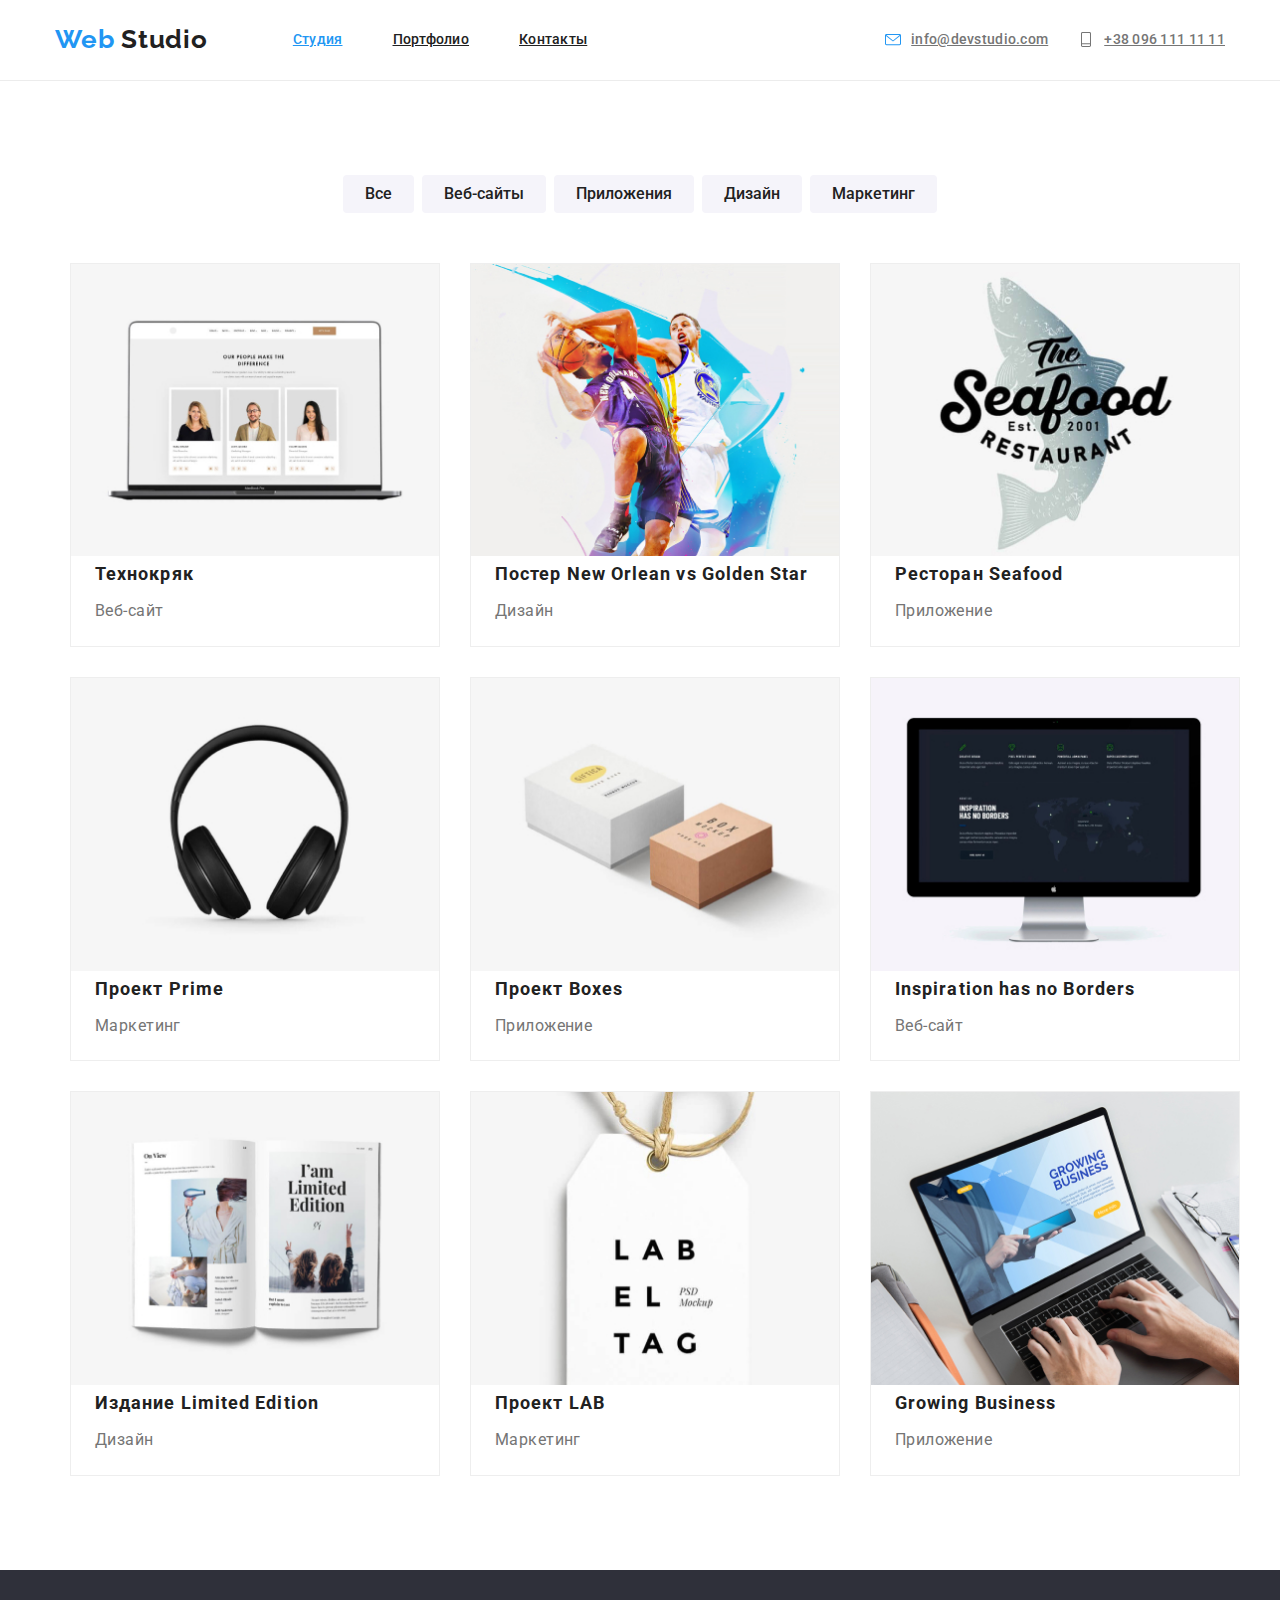
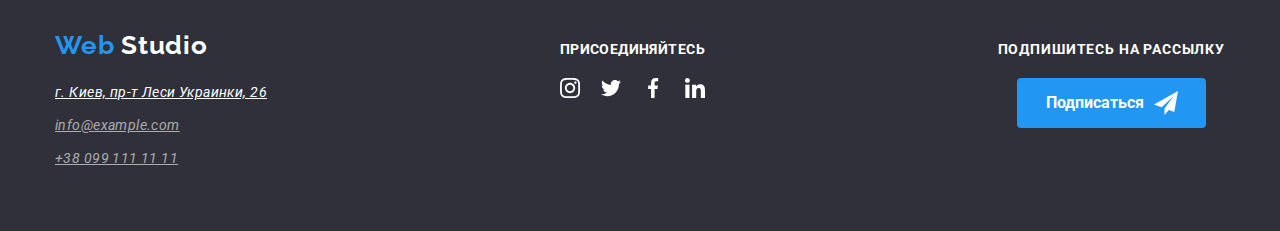
==== portfolio.html @ 95369c6c "оформляет иконки в header через before" ====
<!DOCTYPE html>
<html lang="ru">
  <head>
    <meta charset="UTF-8" />
    <meta name="viewport" content="width=device-width, initial-scale=1.0" />
    <title>Portfolio</title>
    <link
      href="https://fonts.googleapis.com/css2?family=Raleway:wght@700&family=Roboto:wght@400;500;900&display=swap"
      rel="stylesheet"
    />
    <link
      rel="stylesheet"
      href="https://cdnjs.cloudflare.com/ajax/libs/modern-normalize/0.7.0/modern-normalize.min.css"
    />
    <link rel="stylesheet" href="./css/style.css" />
  </head>

  <body>
    <!--Header-->
    <header class="page-header">
      <div class="container main-nav">
        <nav class="nav">
          <a class="logo" href="./index.html">
            Web <span class="logo__studio">Studio</span>
          </a>
          <ul class="site-nav list">
            <li class="site-nav__item">
              <a
                class="site-nav__link site-nav__link--current"
                href="./index.html"
                >Студия</a
              >
            </li>
            <li class="site-nav__item">
              <a class="site-nav__link" href="./portfolio.html">Портфолио</a>
            </li>
            <li class="site-nav__item">
              <a class="site-nav__link" href="">Контакты</a>
            </li>
          </ul>
        </nav>
        <ul class="auth-nav list">
          <li class="auth-nav__item">
            <a
              class="auth-nav__link auth-nav__link--mail"
              href="mailto:info@devstudio.com"
            >
              info@devstudio.com
            </a>
          </li>
          <li class="auth-nav__item">
            <a
              class="auth-nav__link auth-nav__link--phone"
              href="tel:+380961111111"
            >
              +38 096 111 11 11
            </a>
          </li>
        </ul>
      </div>
    </header>
    <main class="page-main">
      <section class="container">
        <h1 class="visually-hidden">Портфолио</h1>
        <!--Filter-->
        <ul class="list filter">
          <li class="filter__item">
            <button class="filter__button" type="button">Все</button>
          </li>
          <li class="filter__item">
            <button class="filter__button" type="button">Веб-сайты</button>
          </li>
          <li class="filter__item">
            <button class="filter__button" type="button">Приложения</button>
          </li>
          <li class="filter__item">
            <button class="filter__button" type="button">Дизайн</button>
          </li>
          <li class="filter__item">
            <button class="filter__button" type="button">Маркетинг</button>
          </li>
        </ul>

        <!--cards-->
        <ul class="list cards container">
          <li class="cards__item">
            <a class="cards__link" href="">
              <img
                class="cards--image"
                src="./img/site-tehnokryak.jpg"
                alt="Веб-сайт Технокряк"
                width="370"
                height="294"
              />
              <p class="cards__description">
                Технокряк это современная площадка распространения коронавируса.
                Компании используют эту платформу для цифрового шпионажа и атак
                на защищённые сервера конкурентов.
              </p>

              <h2 class="cards__title">Технокряк</h2>
              <p class="cards__category">Веб-сайт</p>
            </a>
          </li>
          <li class="cards__item">
            <a class="cards__link" href="">
              <img
                class="cards--image"
                src="./img/basketball.jpg"
                alt="Баскетбол"
                width="370"
                height="294"
              />
              <p class="cards__description">
                Технокряк это современная площадка распространения коронавируса.
                Компании используют эту платформу для цифрового шпионажа и атак
                на защищённые сервера конкурентов.
              </p>
              <h2 class="cards__title">Постер New Orlean vs Golden Star</h2>
              <p class="cards__category">Дизайн</p>
            </a>
          </li>
          <li class="cards__item">
            <a class="cards__link" href="">
              <img
                class="cards--image"
                src="./img/restaurant.jpg"
                alt="Логотип ресторана"
                width="370"
                height="294"
              />
              <p class="cards__description">
                Технокряк это современная площадка распространения коронавируса.
                Компании используют эту платформу для цифрового шпионажа и атак
                на защищённые сервера конкурентов.
              </p>
              <h2 class="cards__title">Ресторан Seafood</h2>
              <p class="cards__category">Приложение</p>
            </a>
          </li>
          <li class="cards__item">
            <a class="cards__link" href="">
              <img
                class="cards--image"
                src="./img/headphones.jpg"
                alt="Наушники"
                width="370"
                height="294"
              />
              <p class="cards__description">
                Технокряк это современная площадка распространения коронавируса.
                Компании используют эту платформу для цифрового шпионажа и атак
                на защищённые сервера конкурентов.
              </p>
              <h2 class="cards__title">Проект Prime</h2>
              <p class="cards__category">Маркетинг</p>
            </a>
          </li>
          <li class="cards__item">
            <a class="cards__link" href="">
              <img
                class="cards--image"
                src="./img/boxes.jpg"
                alt="Коробки"
                width="370"
                height="294"
              />
              <p class="cards__description">
                Технокряк это современная площадка распространения коронавируса.
                Компании используют эту платформу для цифрового шпионажа и атак
                на защищённые сервера конкурентов.
              </p>
              <h2 class="cards__title">Проект Boxes</h2>
              <p class="cards__category">Приложение</p>
            </a>
          </li>
          <li class="cards__item">
            <a class="cards__link" href="">
              <img
                class="cards--image"
                src="./img/website.jpg"
                alt="Веб-сайт"
                width="370"
                height="294"
              />
              <p class="cards__description">
                Технокряк это современная площадка распространения коронавируса.
                Компании используют эту платформу для цифрового шпионажа и атак
                на защищённые сервера конкурентов.
              </p>
              <h2 class="cards__title">Inspiration has no Borders</h2>
              <p class="cards__category">Веб-сайт</p>
            </a>
          </li>
          <li class="cards__item">
            <a class="cards__link" href="">
              <img
                class="cards--image"
                src="./img/book.jpg"
                alt="Издание"
                width="370"
                height="294"
              />
              <p class="cards__description">
                Технокряк это современная площадка распространения коронавируса.
                Компании используют эту платформу для цифрового шпионажа и атак
                на защищённые сервера конкурентов.
              </p>
              <h2 class="cards__title">Издание Limited Edition</h2>
              <p class="cards__category">Дизайн</p>
            </a>
          </li>
          <li class="cards__item">
            <a class="cards__link" href="">
              <img
                class="cards--image"
                src="./img/lab.jpg"
                alt="Проект LAB"
                width="370"
                height="294"
              />
              <p class="cards__description">
                Технокряк это современная площадка распространения коронавируса.
                Компании используют эту платформу для цифрового шпионажа и атак
                на защищённые сервера конкурентов.
              </p>
              <h2 class="cards__title">Проект LAB</h2>
              <p class="cards__category">Маркетинг</p>
            </a>
          </li>
          <li class="cards__item">
            <a class="cards__link" href="">
              <img
                class="cards--image"
                src="./img/notebook.jpg"
                alt="Ноутбук"
                width="370"
                height="294"
              />
              <p class="cards__description">
                Технокряк это современная площадка распространения коронавируса.
                Компании используют эту платформу для цифрового шпионажа и атак
                на защищённые сервера конкурентов.
              </p>
              <h2 class="cards__title">Growing Business</h2>
              <p class="cards__category">Приложение</p>
            </a>
          </li>
        </ul>
      </section>
    </main>
    <!--Footer-->
    <footer class="footer">
      <div class="container footer__container">
        <div>
          <a class="logo footer__logo" href="./index.html">
            Web <span class="footer__studio">Studio</span>
          </a>
          <address>
            <ul class="list contact">
              <li class="contact__item">
                <a class="contact__item--address" href=""
                  >г. Киев, пр-т Леси Украинки, 26</a
                >
              </li>
              <li class="contact__item">
                <a class="contact__item--mail" href="mailto:info@example.com"
                  >info@example.com</a
                >
              </li>
              <li class="contact__item">
                <a class="contact__item--phone" href="tel:+380991111111"
                  >+38 099 111 11 11</a
                >
              </li>
            </ul>
          </address>
        </div>
        <div class="join">
          <p class="join__title">присоединяйтесь</p>
          <ul class="list join__social">
            <li>
              <a href="">
                <img src="./img/instagram-2.svg" alt="Инстаграм" />
              </a>
            </li>
            <li>
              <a href="">
                <img src="./img/twitter-1.svg" alt="Твитер" />
              </a>
            </li>
            <li>
              <a href="">
                <img src="./img/facebook-1.svg" alt="Фейсбук" />
              </a>
            </li>
            <li>
              <a href="">
                <img src="./img/linkedin-1.svg" alt="linkedin" />
              </a>
            </li>
          </ul>
        </div>
        <div class="subscribe">
          <p class="subscribe__title">
            Подпишитесь на рассылку
          </p>
          <button class="subscribe__button">
            <p class="subscribe__label">Подписаться</p>
            <img src="./img/icon-send.svg" alt="Иконка подписаться" />
          </button>
        </div>
      </div>
    </footer>
  </body>
</html>
---- css/style.css ----
:root {
  --primery-text-color: #757575;
  --title-text-color: #212121;
  --accent-text-color: #2196f3;
  --white-color: #ffffff;
  --bg-text-color: rgba(47, 48, 58, 0.8);
  --bg-footer-color: #2f303a;
  --bg-team-color: #f5f4fa;
  --address-text-color: rgba(255, 255, 255, 0.6);
  --cards-bg-color: rgba(33, 150, 243, 0.9);
  --filter-bg-color: #f5f4fa;
}

body {
  background-color: var(--white-color);
  color: var(--primery-text-color);

  font-family: Roboto;
  font-size: 14px;
  line-height: 1.14;
  letter-spacing: 0.03em;
}

img {
  display: block;
  max-width: 100%;
  height: auto;
}

.list {
  list-style: none;
  margin-top: 0;
  margin-bottom: 0;
  padding: 0;
}

.container {
  width: 1200px;
  padding-left: 15px;
  padding-right: 15px;
  margin-left: auto;
  margin-right: auto;
}

.visually-hidden {
  position: absolute;
  width: 1px;
  height: 1px;
  margin: -1px;
  border: 0;
  padding: 0;
  white-space: nowrap;
  clip-path: inset(100%);
  clip: rect(0 0 0 0);
  overflow: hidden;
}

.main-nav {
  display: flex;
  align-items: center;
}

.nav {
  display: flex;
  align-items: center;
}

/* Header */

.page-header {
  border-bottom: 1px solid #ececec;
}

/* Site nav */

.logo {
  margin-right: 85px;

  color: var(--accent-text-color);
  font-family: Raleway;
  font-weight: 700;
  font-size: 26px;
  line-height: 1.2;
  letter-spacing: 0.03em;
  text-decoration: none;
}

.logo__studio {
  color: var(--title-text-color);
}

.site-nav {
  display: flex;
}

.site-nav__item:not(:last-child) {
  margin-right: 50px;
}

.site-nav__link {
  display: block;
  padding-top: 32px;
  padding-bottom: 32px;

  color: var(--title-text-color);
  font-weight: 500;
  letter-spacing: 0.02em;
}

.site-nav__link:hover,
.site-nav__link:focus {
  color: var(--accent-text-color);
}

.site-nav__link--current {
  color: var(--accent-text-color);
}

/* Sing in */

.auth-nav {
  display: flex;
  margin-left: auto;
}

.auth-nav__item:not(:last-child) {
  margin-right: 30px;
}

.auth-nav__link::before {
  content: '';
  margin-right: 10px;
  width: 16px;
  height: 16px;
  background-repeat: no-repeat;
  background-position: center;
}

.auth-nav__link--mail::before {
  background-image: url('../img/mail.svg');
}

.auth-nav__link--phone::before {
  background-image: url('../img/phone.svg');
}

.auth-nav_icon {
  margin-right: 10px;
}

.auth-nav__link {
  display: flex;
  color: var(--primery-text-color);

  font-weight: 500;
  letter-spacing: 0.02em;
}

.auth-nav__link:hover,
.auth-nav__link:focus {
  color: var(--accent-text-color);
}

/* Hero */

.hero-section {
  background-color: var(--bg-text-color);
}

.hero {
  text-align: center;
  padding-top: 200px;
  padding-bottom: 200px;
}

.hero__title {
  margin-top: 0;
  margin-bottom: 30px;
  color: var(--white-color);
  max-width: 696px;
  margin-left: auto;
  margin-right: auto;

  font-weight: 900;
  font-size: 44px;
  line-height: 1.36;
  letter-spacing: 0.06em;
  text-transform: uppercase;
}

.hero__button {
  display: inline-block;
  padding: 10px 32px;
  font-weight: 700;
  font-size: 16px;
  line-height: 1.87;
  letter-spacing: 0.06em;
  text-decoration: none;
  align-items: center;
  min-width: 200px;
  border-radius: 4px;
  border-width: 0;
  text-align: center;
  color: var(--white-color);
  background-color: var(--accent-text-color);

  font-family: Roboto;
}

/* Work */

.work-section {
  padding-top: 94px;
  padding-bottom: 94px;
}

.work__item {
  width: calc((100% - 90px) / 4);
}

.work {
  display: flex;
}

.work__img {
  display: flex;
  margin-bottom: 30px;
  justify-content: center;
  align-items: center;
  height: 120px;
  border-radius: 4px;

  background-color: var(--filter-bg-color);
}

.work__item:not(:last-child) {
  margin-right: 30px;
}

.work__text {
  margin-top: 0;
  margin-bottom: 0;
  line-height: 1.71;
}

.work__title {
  margin-top: 0;
  margin-bottom: 10px;
  color: var(--title-text-color);

  font-weight: 700;
  text-transform: uppercase;
}

.title.main {
  margin-top: 0;
  margin-bottom: 50px;
  text-align: center;
}

/* employment */

.employment-section {
  padding-top: 94px;
  margin-bottom: 94px;
}

.employment__title {
  margin-top: 0px;
  margin-bottom: 50px;
  color: var(--title-text-color);

  font-weight: 700;
  font-size: 36px;
  line-height: 1.17;
  text-align: center;
}

.employment {
  display: flex;
}

.employment__item {
  width: calc((100% - 60px) / 3);
}

.employment__text {
  padding-top: 27px;
  padding-bottom: 27px;
  margin-top: 0;
  margin-bottom: 0;
  text-align: center;

  color: var(--white-color);
  background-color: var(--bg-text-color);

  font-weight: 700;
  text-transform: uppercase;
}

.employment__item:not(:last-child) {
  margin-right: 30px;
}

/* Team */

.team-section {
  padding-top: 94px;
  padding-bottom: 94px;

  background-color: var(--bg-team-color);
}

.team__title {
  margin-top: 0;
  margin-bottom: 50px;
  color: var(--title-text-color);

  font-weight: 700;
  font-size: 36px;
  line-height: 1.17;
  text-align: center;
}

.team {
  display: flex;
}

.team__item {
  padding-bottom: 24px;
  width: calc((100% - 90px) / 4);
  background-color: white;
  box-shadow: 0px 1px 3px rgba(0, 0, 0, 0.12), 0px 1px 1px rgba(0, 0, 0, 0.14),
    0px 2px 1px rgba(0, 0, 0, 0.2);
  border-radius: 0px 0px 4px 4px;
}

.team__item:not(:last-child) {
  margin-right: 30px;
}

.team__name {
  margin-top: 30px;
  margin-bottom: 10px;
  font-weight: 500;
  font-size: 16px;
  line-height: 1.19;
  text-align: center;
}

.team__social {
  margin-left: 32px;
  margin-right: 32px;
  display: flex;
  justify-content: space-between;
}

.team__text {
  margin-top: 0;
  margin-bottom: 16px;
  font-size: 16px;
  line-height: 1.19;
  text-align: center;
}

/* Clients */

.clients-section {
  padding-bottom: 94px;
  padding-top: 94px;
}

.clients {
  display: flex;
}

.clients__item:not(:last-child) {
  margin-right: 30px;
}

.clients__item {
  display: flex;
  justify-content: center;
  align-items: center;
  border: 1px solid #afb1b8;
  border-radius: 4px;
  width: calc((100% - 50px) / 6);
  min-height: 90px;
}

.clients__title {
  margin-top: 0px;
  margin-bottom: 50px;
  color: var(--title-text-color);

  font-weight: 700;
  font-size: 36px;
  line-height: 1.17;
  text-align: center;
}

.clients__item:hover {
  color: var(--accent-text-color);
  border-color: var(--accent-text-color);
}

/* .clients__item:last-child {
  margin-right: 0;
} */

/* Footer */
.footer {
  padding-top: 60px;
  padding-bottom: 60px;
  background-color: var(--bg-footer-color);
}

.footer__container {
  display: flex;
  align-items: baseline;
  justify-content: space-between;
}

/* Footer Logo */

.footer__logo {
  display: block;
  margin-bottom: 20px;
  margin-right: 0;
}

.footer__studio {
  color: var(--white-color);
}

/* Contact */

.contact__item {
  line-height: 1.71;
}

.contact__item--mail,
.contact__item--phone {
  color: var(--address-text-color);
}

.contact__item--address {
  color: var(--white-color);
}

.contact__item:not(:last-child) {
  margin-bottom: 9px;
}

/* Join */

.join__title {
  margin-bottom: 20px;
  margin-top: 0;

  color: var(--white-color);

  font-weight: 700;
  text-transform: uppercase;
}

.join__social {
  display: flex;
  justify-content: space-between;
}

/* Subscribe */

.subscribe {
  color: var(--white-color);
  font-weight: 700;
  text-align: center;
  letter-spacing: 0.06em;
  text-transform: uppercase;
}

.subscribe__title {
  margin-top: 0;
  margin-bottom: 20px;
}

.subscribe__button {
  display: inline-flex;
  padding-top: 10px;
  padding-bottom: 10px;
  padding-left: 29px;
  padding-right: 28px;
  border-radius: 4px;
  border-width: 0;
  align-items: center;
  font-weight: 700;
  font-size: 16px;
  line-height: 1.87;
  color: var(--white-color);
  background-color: var(--accent-text-color);
}

.subscribe__label {
  margin-top: 0;
  margin-bottom: 0;
  margin-right: 10px;
}

/* Portfolio */

/* Main */

.page-main {
  padding-top: 94px;
  margin-bottom: 94px;
}

/* Filter */

.filter {
  display: flex;
  justify-content: center;
  margin-bottom: 50px;
}

.filter__item:not(:last-child) {
  margin-right: 8px;
}

.filter__button {
  padding-top: 6px;
  padding-bottom: 6px;
  padding-left: 22px;
  padding-right: 22px;
  color: var(--title-text-color);
  background-color: var(--filter-bg-color);
  border-width: 0;
  border-radius: 4px;
  font-weight: 500;
  font-size: 16px;
  line-height: 1.62;
  text-align: center;
}

.filter__button:hover,
.filter__button:focus {
  color: var(--white-color);
  background-color: var(--accent-text-color);
}

/* Cards */

.cards {
  display: flex;
  flex-wrap: wrap;
}

.cards__item {
  width: calc((100% - 60px) / 3);
  margin-right: 30px;
  margin-bottom: 30px;
  padding-bottom: 20px;
  border: 1px solid #eeeeee;
  box-sizing: border-box;
  text-decoration: none;
}

.cards__item:nth-child(3n) {
  margin-right: 0;
}

.cards__item:nth-last-child(-n + 3) {
  margin-bottom: 0;
}

.cards__image {
  margin-bottom: 20px;
}

.cards__link {
  text-decoration: none;
}

.cards__title {
  margin-top: 0;
  margin-bottom: 4px;
  margin-left: 24px;
  margin-right: 24px;
  color: var(--title-text-color);

  font-weight: 700;
  font-size: 18px;
  line-height: 2;
  letter-spacing: 0.06em;
}

.cards__description {
  display: none;
  margin-top: 0;
  margin-bottom: 0;
  margin-left: 24px;
  margin-right: 24px;
  color: var(--white-color);
  background-color: var(--cards-bg-color);

  font-size: 18px;
  line-height: 1.56;
}

.cards__category {
  margin-top: 0;
  margin-bottom: 0;
  margin-left: 24px;
  margin-right: 24px;
  color: var(--primery-text-color);
  font-size: 16px;
  line-height: 1.87;
}
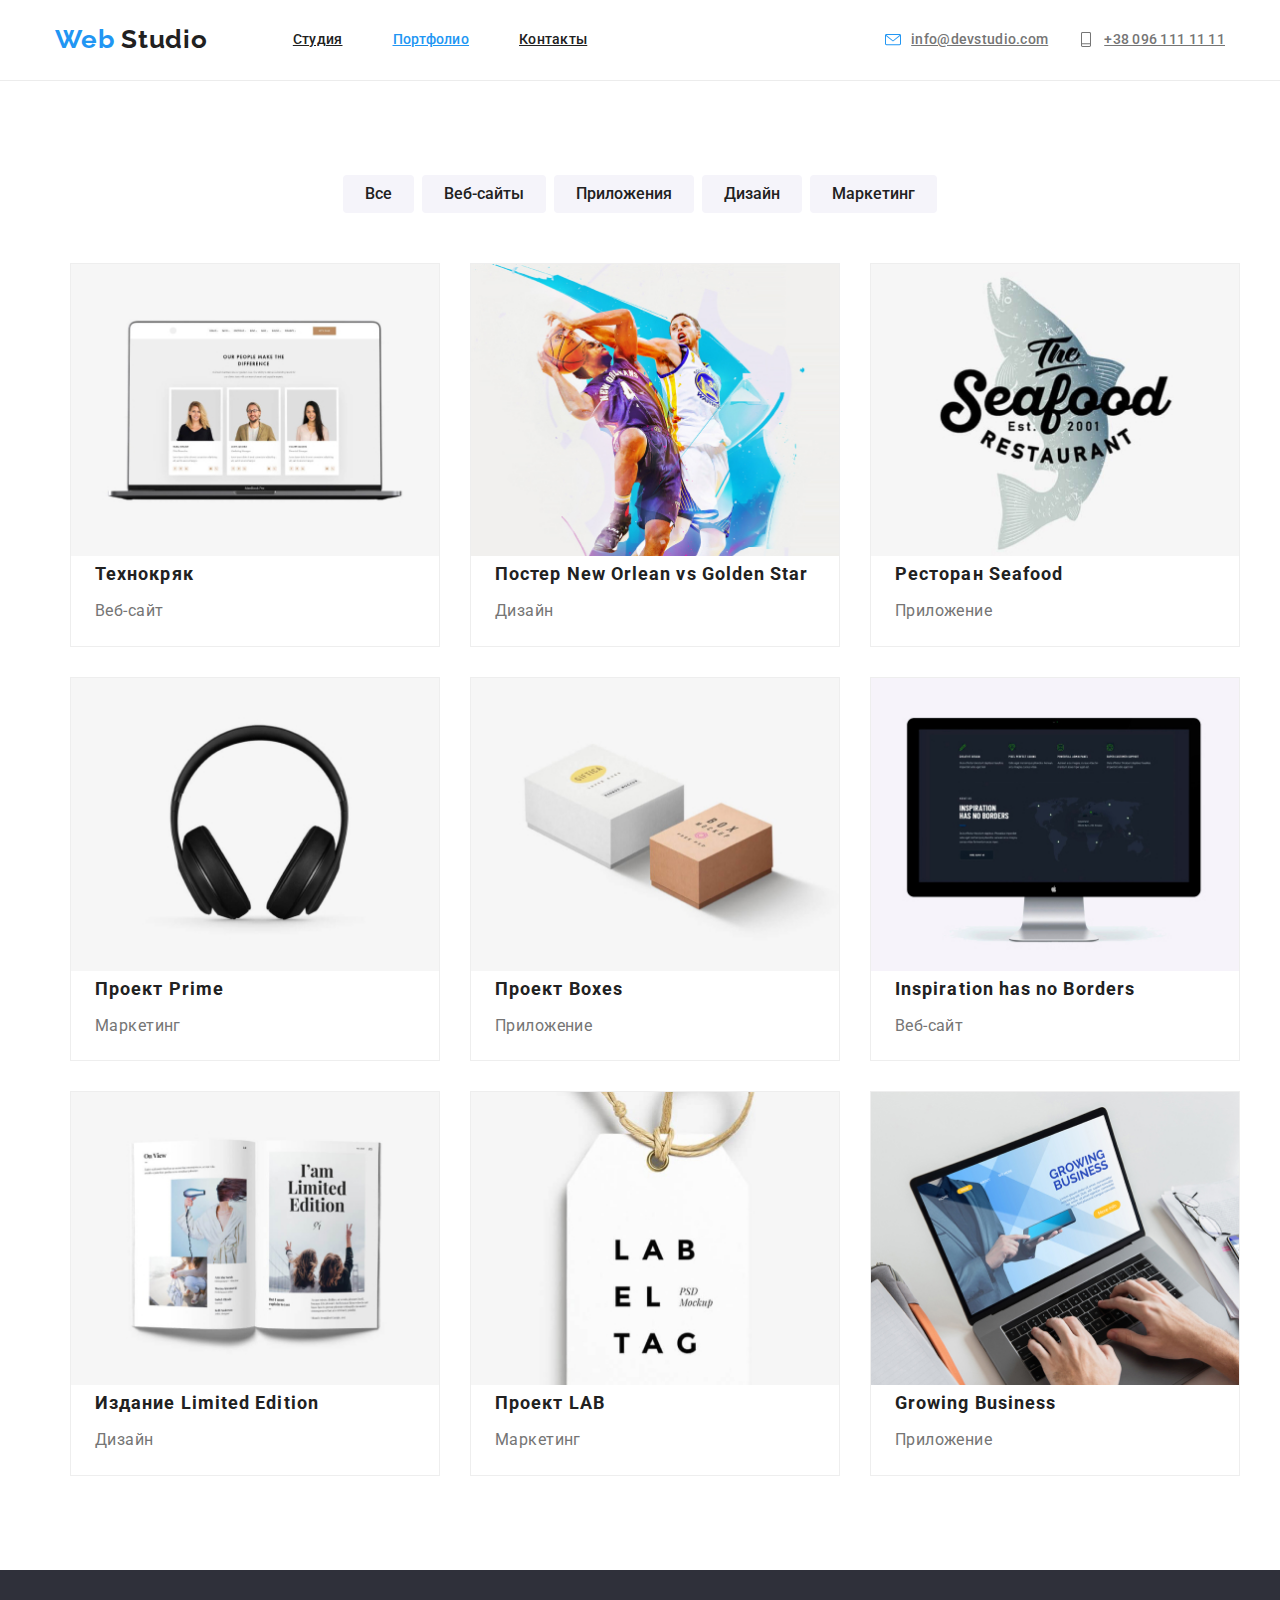
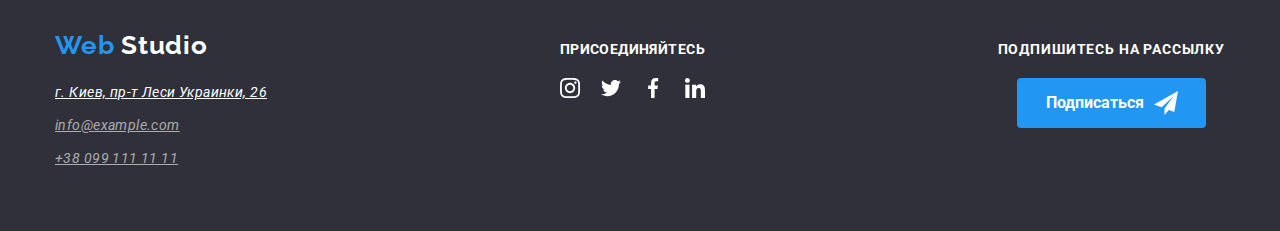
==== commit eb4252b1: "форомляет фон секции герой index" ====
--- a/portfolio.html
+++ b/portfolio.html
@@ -25,14 +25,14 @@
           </a>
           <ul class="site-nav list">
             <li class="site-nav__item">
+              <a class="site-nav__link" href="./index.html">Студия</a>
+            </li>
+            <li class="site-nav__item">
               <a
                 class="site-nav__link site-nav__link--current"
-                href="./index.html"
-                >Студия</a
+                href="./portfolio.html"
+                >Портфолио</a
               >
-            </li>
-            <li class="site-nav__item">
-              <a class="site-nav__link" href="./portfolio.html">Портфолио</a>
             </li>
             <li class="site-nav__item">
               <a class="site-nav__link" href="">Контакты</a>
--- a/css/style.css
+++ b/css/style.css
@@ -164,7 +164,10 @@
 /* Hero */
 
 .hero-section {
-  background-color: var(--bg-text-color);
+  max-width: 1600px;
+  height: 600px;
+  background-image: linear-gradient(var(--bg-text-color), var(--bg-text-color)),
+    url('../img/header-img.jpg');
 }
 
 .hero {
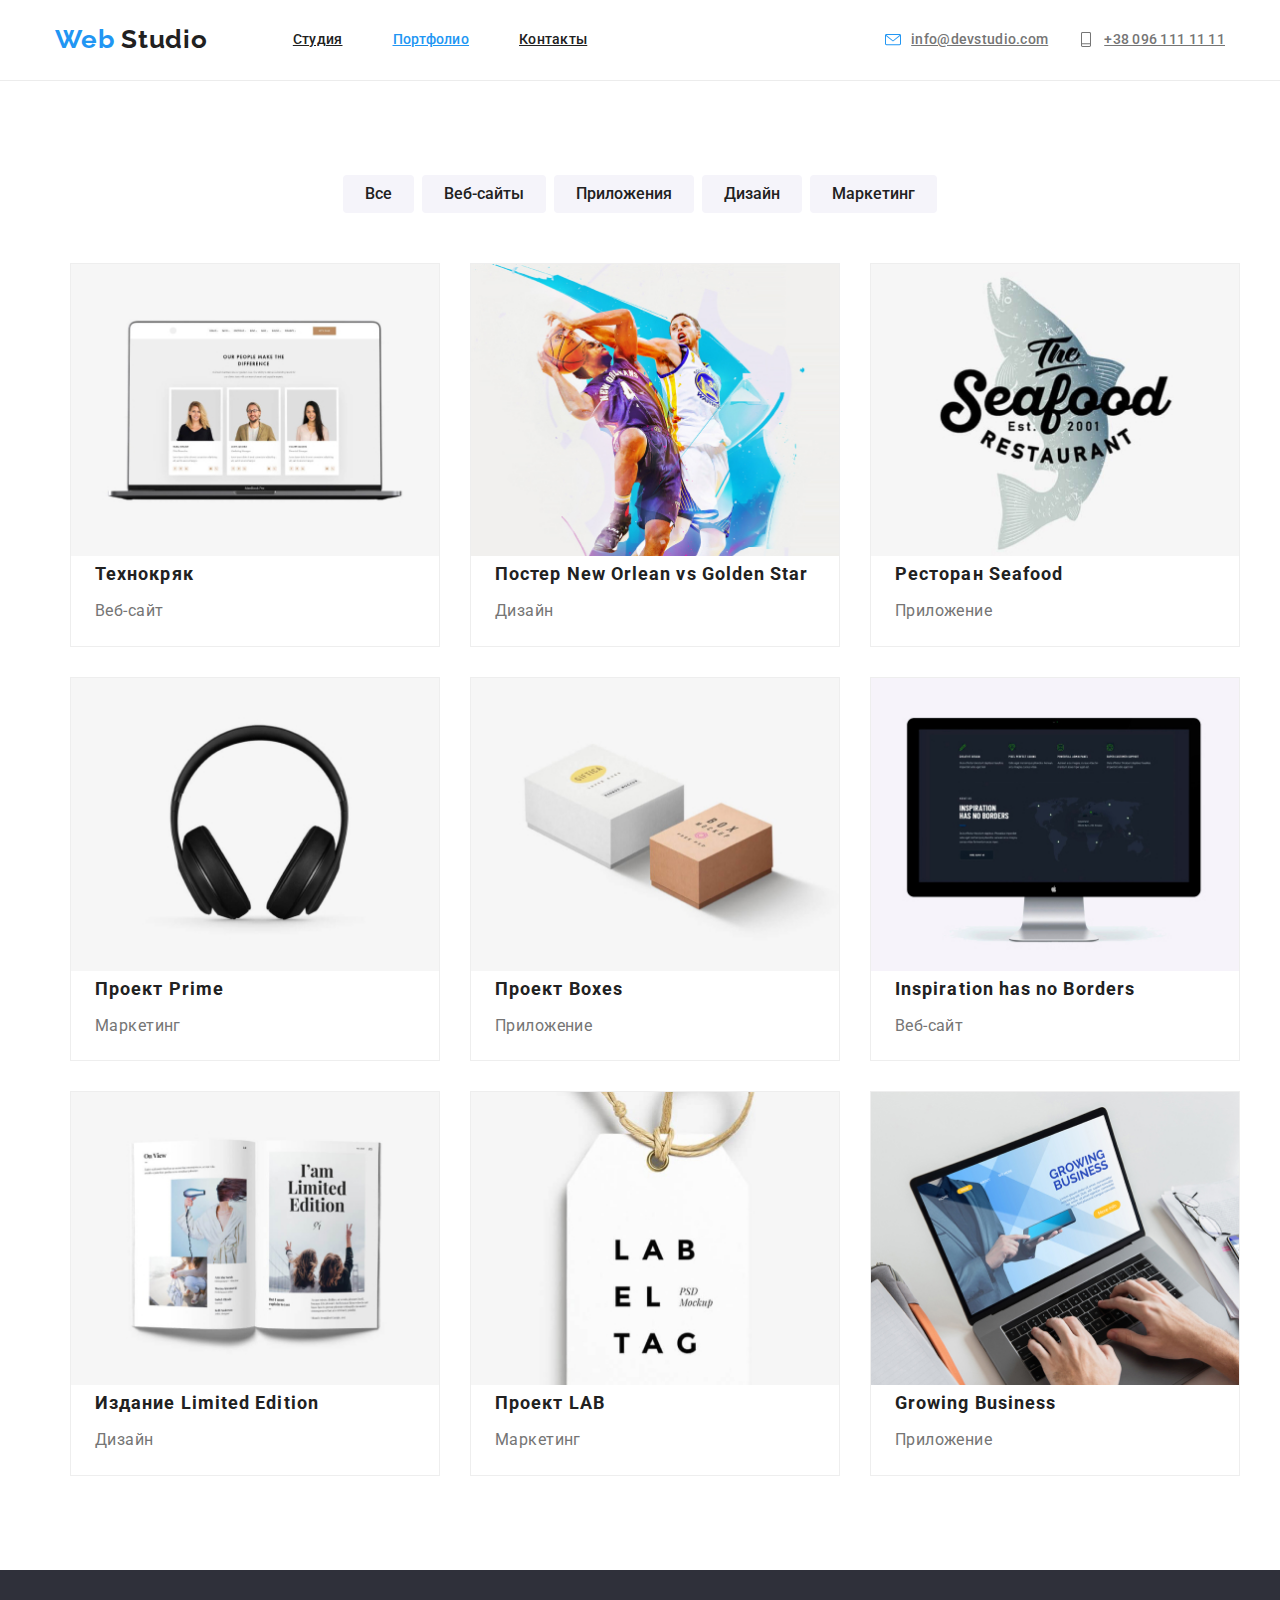
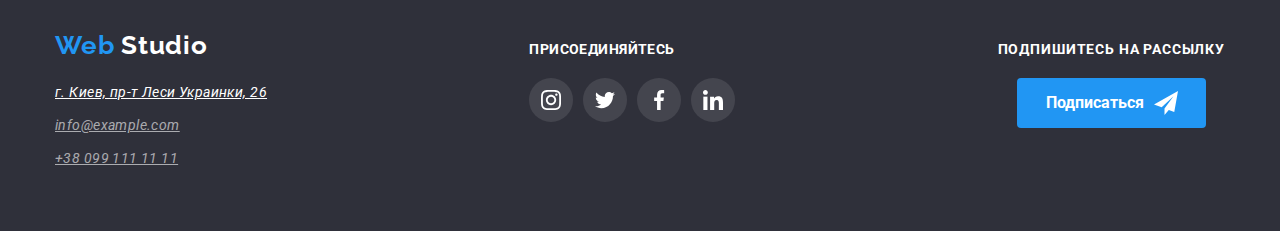
==== commit 30902f81: "оформляет соц. ссылки черз background в footer" ====
--- a/portfolio.html
+++ b/portfolio.html
@@ -279,25 +279,17 @@
         <div class="join">
           <p class="join__title">присоединяйтесь</p>
           <ul class="list join__social">
-            <li>
-              <a href="">
-                <img src="./img/instagram-2.svg" alt="Инстаграм" />
-              </a>
-            </li>
-            <li>
-              <a href="">
-                <img src="./img/twitter-1.svg" alt="Твитер" />
-              </a>
-            </li>
-            <li>
-              <a href="">
-                <img src="./img/facebook-1.svg" alt="Фейсбук" />
-              </a>
-            </li>
-            <li>
-              <a href="">
-                <img src="./img/linkedin-1.svg" alt="linkedin" />
-              </a>
+            <li class="join__item">
+              <a class="join__link join__social--instagram" href=""> </a>
+            </li>
+            <li class="join__item">
+              <a class="join__link join__social--twitter" href=""> </a>
+            </li>
+            <li class="join__item">
+              <a class="join__link join__social--facebook" href=""> </a>
+            </li>
+            <li class="join__item">
+              <a class="join__link join__social--linkedin" href=""> </a>
             </li>
           </ul>
         </div>
--- a/css/style.css
+++ b/css/style.css
@@ -7,6 +7,7 @@
   --bg-footer-color: #2f303a;
   --bg-team-color: #f5f4fa;
   --address-text-color: rgba(255, 255, 255, 0.6);
+  --background-social: rgba(255, 255, 255, 0.1);
   --cards-bg-color: rgba(33, 150, 243, 0.9);
   --filter-bg-color: #f5f4fa;
 }
@@ -221,6 +222,34 @@
   width: calc((100% - 90px) / 4);
 }
 
+.work__item::before {
+  content: '';
+  display: inline-block;
+  width: 270px;
+  height: 120px;
+  background-color: var(--bg-team-color);
+  background-repeat: no-repeat;
+  background-position: center;
+  border-radius: 4px;
+  margin-bottom: 30px;
+}
+
+.work__item--sputnik::before {
+  background-image: url('../img/sputnik.svg');
+}
+
+.work__item--time::before {
+  background-image: url('../img/time.svg');
+}
+
+.work__item--comp::before {
+  background-image: url('../img/comp.svg');
+}
+
+.work__item--astronavt::before {
+  background-image: url('../img/astronaut-1.svg');
+}
+
 .work {
   display: flex;
 }
@@ -351,11 +380,40 @@
   text-align: center;
 }
 
-.team__social {
+.team-social {
   margin-left: 32px;
   margin-right: 32px;
   display: flex;
   justify-content: space-between;
+}
+
+.team-social__link {
+  display: block;
+  width: 44px;
+  height: 44px;
+  border-radius: 50%;
+  background-repeat: no-repeat;
+  background-position: center;
+}
+
+.team-social__link:hover {
+  background-color: var(--accent-text-color);
+}
+
+.team-social__link--instagram {
+  background-image: url('../img/instagram.svg');
+}
+
+.team-social__link--twitter {
+  background-image: url('../img/twitter.svg');
+}
+
+.team-social__link--facebook {
+  background-image: url('../img/facebook.svg');
+}
+
+.team-social__link--linkedin {
+  background-image: url('../img/linkedin.svg');
 }
 
 .team__text {
@@ -470,6 +528,40 @@
 .join__social {
   display: flex;
   justify-content: space-between;
+}
+
+.join__item:not(:last-child) {
+  margin-right: 10px;
+}
+
+.join__link {
+  display: block;
+  width: 44px;
+  height: 44px;
+  border-radius: 50%;
+  background-color: var(--background-social);
+  background-repeat: no-repeat;
+  background-position: center;
+}
+
+.join__link:hover {
+  background-color: var(--accent-text-color);
+}
+
+.join__social--instagram {
+  background-image: url('../img/instagram-2.svg');
+}
+
+.join__social--twitter {
+  background-image: url('../img/twitter-1.svg');
+}
+
+.join__social--facebook {
+  background-image: url('../img/facebook-1.svg');
+}
+
+.join__social--linkedin {
+  background-image: url('../img/linkedin-1.svg');
 }
 
 /* Subscribe */
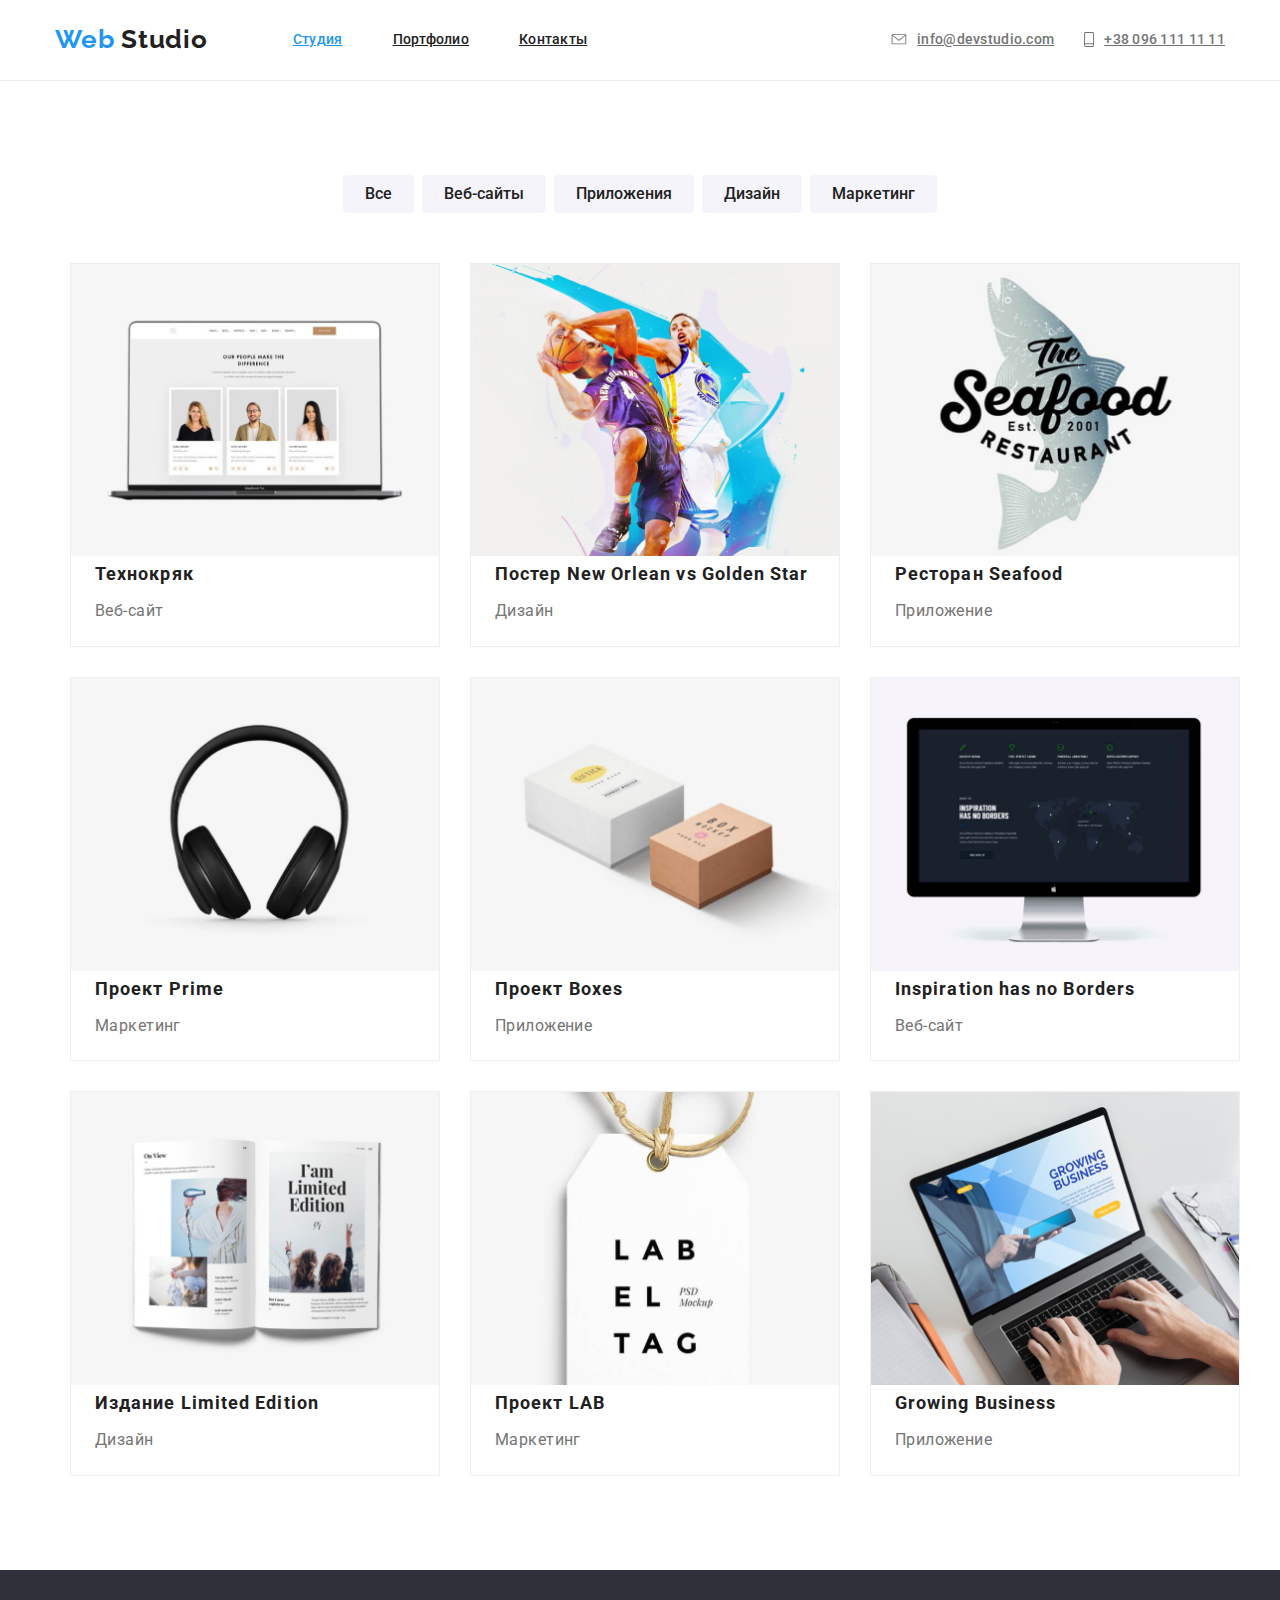
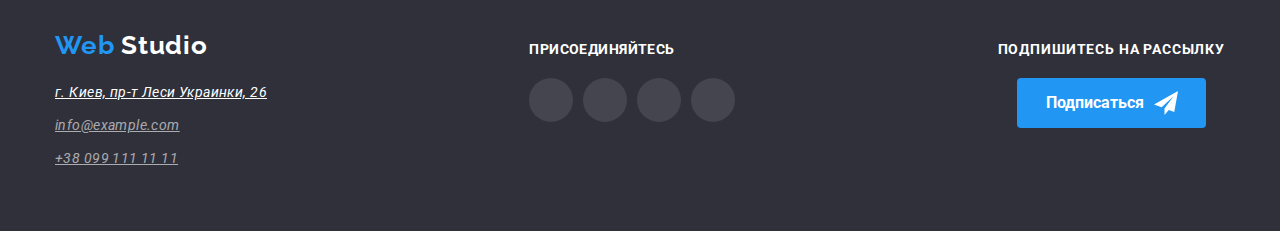
==== commit 3d8b765b: "оформляет иконки через inline svg в header" ====
--- a/portfolio.html
+++ b/portfolio.html
@@ -25,14 +25,14 @@
           </a>
           <ul class="site-nav list">
             <li class="site-nav__item">
-              <a class="site-nav__link" href="./index.html">Студия</a>
-            </li>
-            <li class="site-nav__item">
               <a
                 class="site-nav__link site-nav__link--current"
-                href="./portfolio.html"
-                >Портфолио</a
+                href="./index.html"
+                >Студия</a
               >
+            </li>
+            <li class="site-nav__item">
+              <a class="site-nav__link" href="./portfolio.html">Портфолио</a>
             </li>
             <li class="site-nav__item">
               <a class="site-nav__link" href="">Контакты</a>
@@ -42,17 +42,23 @@
         <ul class="auth-nav list">
           <li class="auth-nav__item">
             <a
-              class="auth-nav__link auth-nav__link--mail"
+              class="auth-nav__link"
               href="mailto:info@devstudio.com"
             >
+            <svg class="auth-nav__link--icon auth-nav__link--mail">
+              <use href="../img/symbol-defs.svg#icon-mail"></use>
+            </svg>
               info@devstudio.com
             </a>
           </li>
           <li class="auth-nav__item">
             <a
-              class="auth-nav__link auth-nav__link--phone"
+              class="auth-nav__link"
               href="tel:+380961111111"
             >
+            <svg class="auth-nav__link--icon auth-nav__link--phone">
+              <use href="../img/symbol-defs.svg#icon-phone"></use>
+            </svg>
               +38 096 111 11 11
             </a>
           </li>
--- a/css/style.css
+++ b/css/style.css
@@ -128,29 +128,24 @@
   margin-right: 30px;
 }
 
-.auth-nav__link::before {
-  content: '';
+.auth-nav__link--icon {
   margin-right: 10px;
+  --color1: var(--primery-text-color);
+}
+
+.auth-nav__link--mail {
   width: 16px;
-  height: 16px;
-  background-repeat: no-repeat;
-  background-position: center;
-}
-
-.auth-nav__link--mail::before {
-  background-image: url('../img/mail.svg');
-}
-
-.auth-nav__link--phone::before {
-  background-image: url('../img/phone.svg');
-}
-
-.auth-nav_icon {
-  margin-right: 10px;
+  height: 11px;
+}
+
+.auth-nav__link--phone {
+  width: 10px;
+  height: 15px;
 }
 
 .auth-nav__link {
   display: flex;
+  align-items: center;
   color: var(--primery-text-color);
 
   font-weight: 500;
@@ -160,6 +155,12 @@
 .auth-nav__link:hover,
 .auth-nav__link:focus {
   color: var(--accent-text-color);
+}
+
+.auth-nav__link:hover .auth-nav__link--icon,
+.auth-nav__link:focus .auth-nav__link--icon {
+  --color1: var(--accent-text-color);
+  --color5: var(--accent-text-color);
 }
 
 /* Hero */
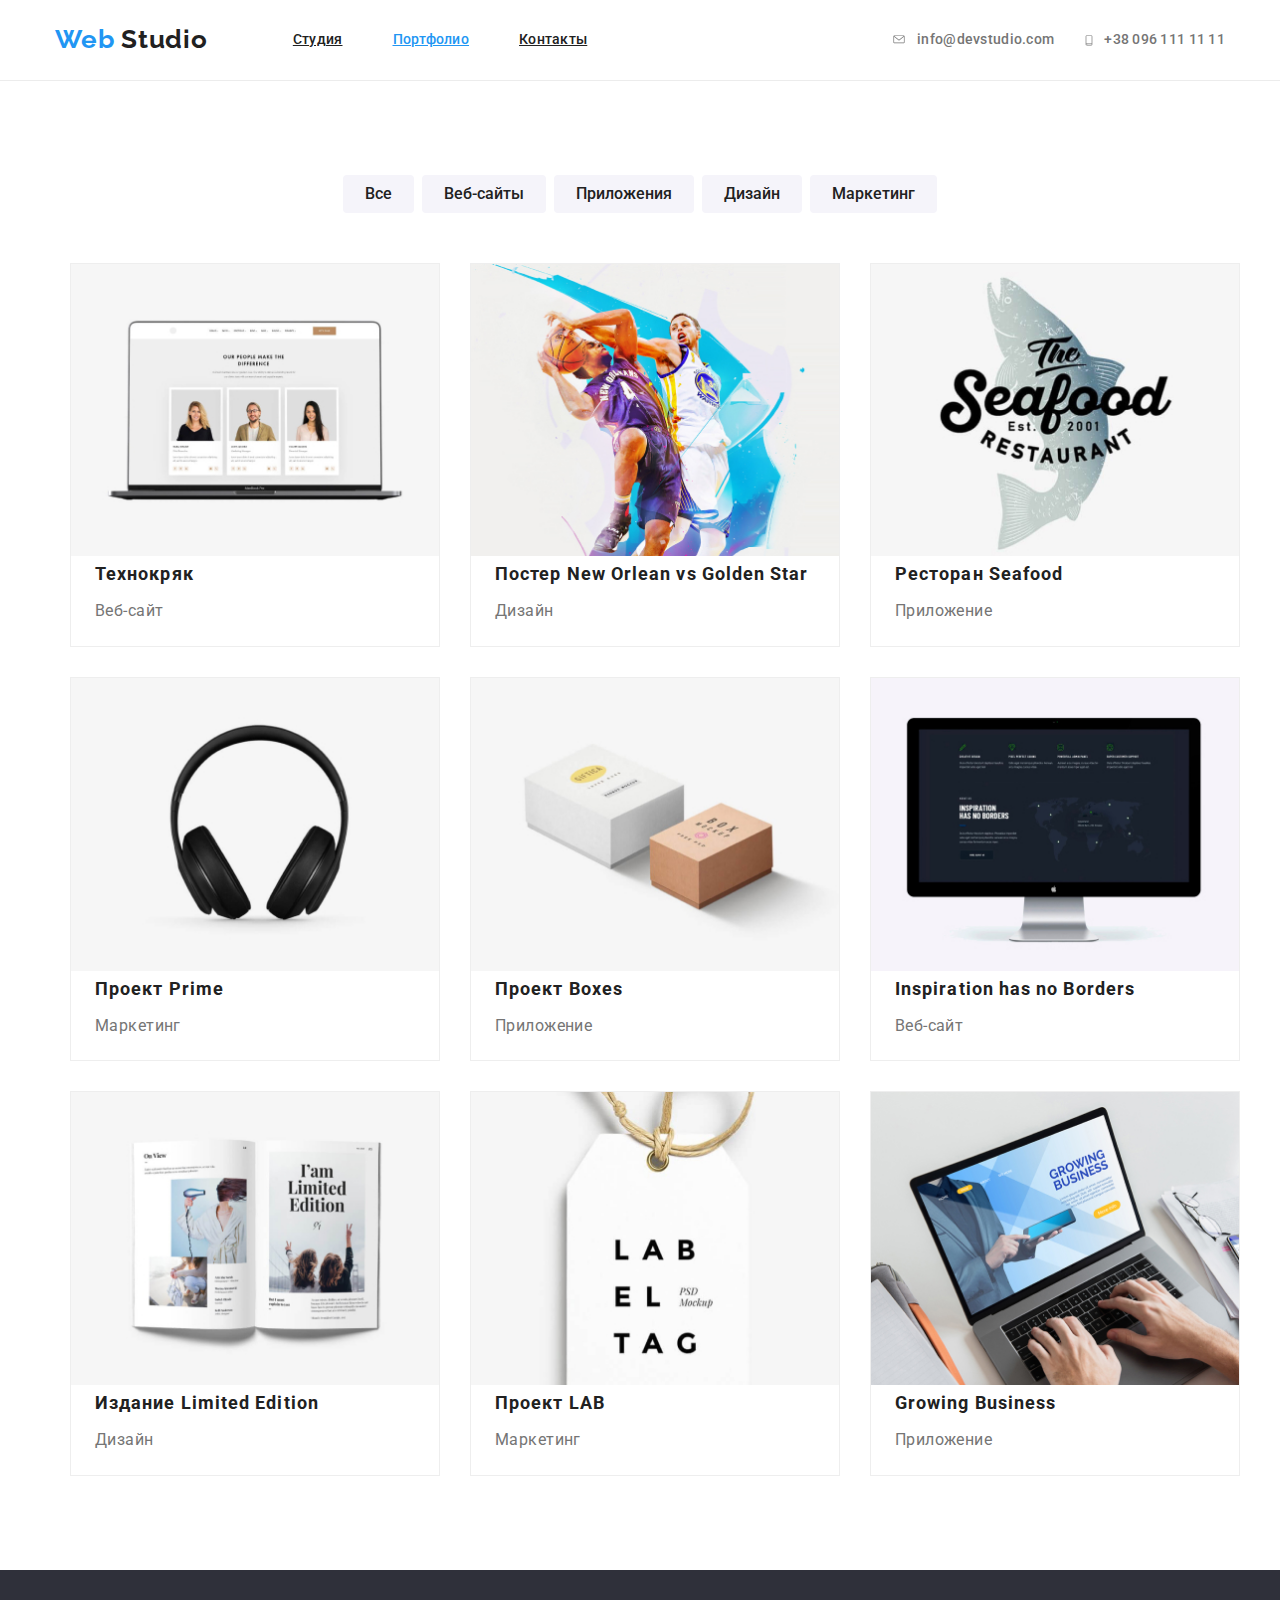
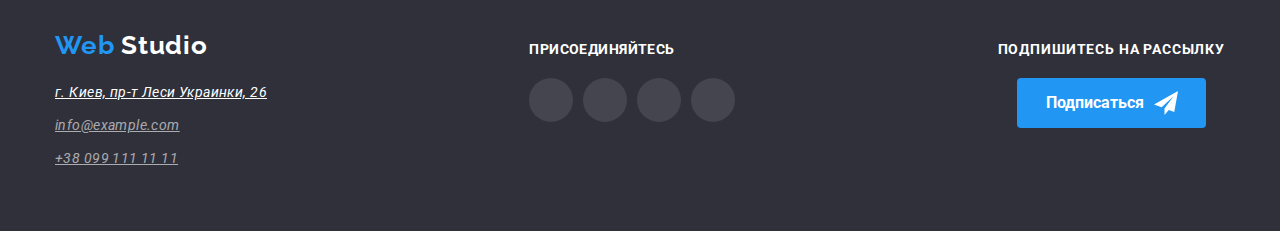
==== commit a4f873fd: "заменяет иконки на векторные в секции особенности работы" ====
--- a/portfolio.html
+++ b/portfolio.html
@@ -25,14 +25,14 @@
           </a>
           <ul class="site-nav list">
             <li class="site-nav__item">
+              <a class="site-nav__link" href="./index.html">Студия</a>
+            </li>
+            <li class="site-nav__item">
               <a
                 class="site-nav__link site-nav__link--current"
-                href="./index.html"
-                >Студия</a
+                href="./portfolio.html"
+                >Портфолио</a
               >
-            </li>
-            <li class="site-nav__item">
-              <a class="site-nav__link" href="./portfolio.html">Портфолио</a>
             </li>
             <li class="site-nav__item">
               <a class="site-nav__link" href="">Контакты</a>
@@ -41,24 +41,19 @@
         </nav>
         <ul class="auth-nav list">
           <li class="auth-nav__item">
-            <a
-              class="auth-nav__link"
-              href="mailto:info@devstudio.com"
-            >
-            <svg class="auth-nav__link--icon auth-nav__link--mail">
-              <use href="../img/symbol-defs.svg#icon-mail"></use>
-            </svg>
+            <a class="auth-nav__link" href="mailto:info@devstudio.com">
+              <svg class="auth-nav__link--icon auth-nav__link--mail">
+                <use href="../img/symbol-defs.svg#icon-mail"></use>
+              </svg>
+
               info@devstudio.com
             </a>
           </li>
           <li class="auth-nav__item">
-            <a
-              class="auth-nav__link"
-              href="tel:+380961111111"
-            >
-            <svg class="auth-nav__link--icon auth-nav__link--phone">
-              <use href="../img/symbol-defs.svg#icon-phone"></use>
-            </svg>
+            <a class="auth-nav__link" href="tel:+380961111111">
+              <svg class="auth-nav__link--icon auth-nav__link--phone">
+                <use href="../img/symbol-defs.svg#icon-phone"></use>
+              </svg>
               +38 096 111 11 11
             </a>
           </li>
--- a/css/style.css
+++ b/css/style.css
@@ -130,17 +130,17 @@
 
 .auth-nav__link--icon {
   margin-right: 10px;
-  --color1: var(--primery-text-color);
+  --color2: var(--primery-text-color);
 }
 
 .auth-nav__link--mail {
   width: 16px;
-  height: 11px;
+  height: 11.2px;
 }
 
 .auth-nav__link--phone {
   width: 10px;
-  height: 15px;
+  height: 14.94px;
 }
 
 .auth-nav__link {
@@ -150,6 +150,7 @@
 
   font-weight: 500;
   letter-spacing: 0.02em;
+  text-decoration: none;
 }
 
 .auth-nav__link:hover,
@@ -159,7 +160,7 @@
 
 .auth-nav__link:hover .auth-nav__link--icon,
 .auth-nav__link:focus .auth-nav__link--icon {
-  --color1: var(--accent-text-color);
+  --color2: var(--accent-text-color);
   --color5: var(--accent-text-color);
 }
 
@@ -219,51 +220,37 @@
   padding-bottom: 94px;
 }
 
+.work__item--icon {
+  display: flex;
+  align-items: center;
+  justify-content: center;
+  margin-bottom: 10px;
+  background-color: var(--bg-team-color);
+  height: 120px;
+}
+
+.work__item--sputnik {
+  height: 70px;
+}
+
+.work__item--time {
+  height: 70px;
+}
+
+.work__item--comp {
+  width: 70px;
+}
+
+.work__item--astronaut {
+  height: 70px;
+}
+
 .work__item {
   width: calc((100% - 90px) / 4);
 }
 
-.work__item::before {
-  content: '';
-  display: inline-block;
-  width: 270px;
-  height: 120px;
-  background-color: var(--bg-team-color);
-  background-repeat: no-repeat;
-  background-position: center;
-  border-radius: 4px;
-  margin-bottom: 30px;
-}
-
-.work__item--sputnik::before {
-  background-image: url('../img/sputnik.svg');
-}
-
-.work__item--time::before {
-  background-image: url('../img/time.svg');
-}
-
-.work__item--comp::before {
-  background-image: url('../img/comp.svg');
-}
-
-.work__item--astronavt::before {
-  background-image: url('../img/astronaut-1.svg');
-}
-
 .work {
   display: flex;
-}
-
-.work__img {
-  display: flex;
-  margin-bottom: 30px;
-  justify-content: center;
-  align-items: center;
-  height: 120px;
-  border-radius: 4px;
-
-  background-color: var(--filter-bg-color);
 }
 
 .work__item:not(:last-child) {
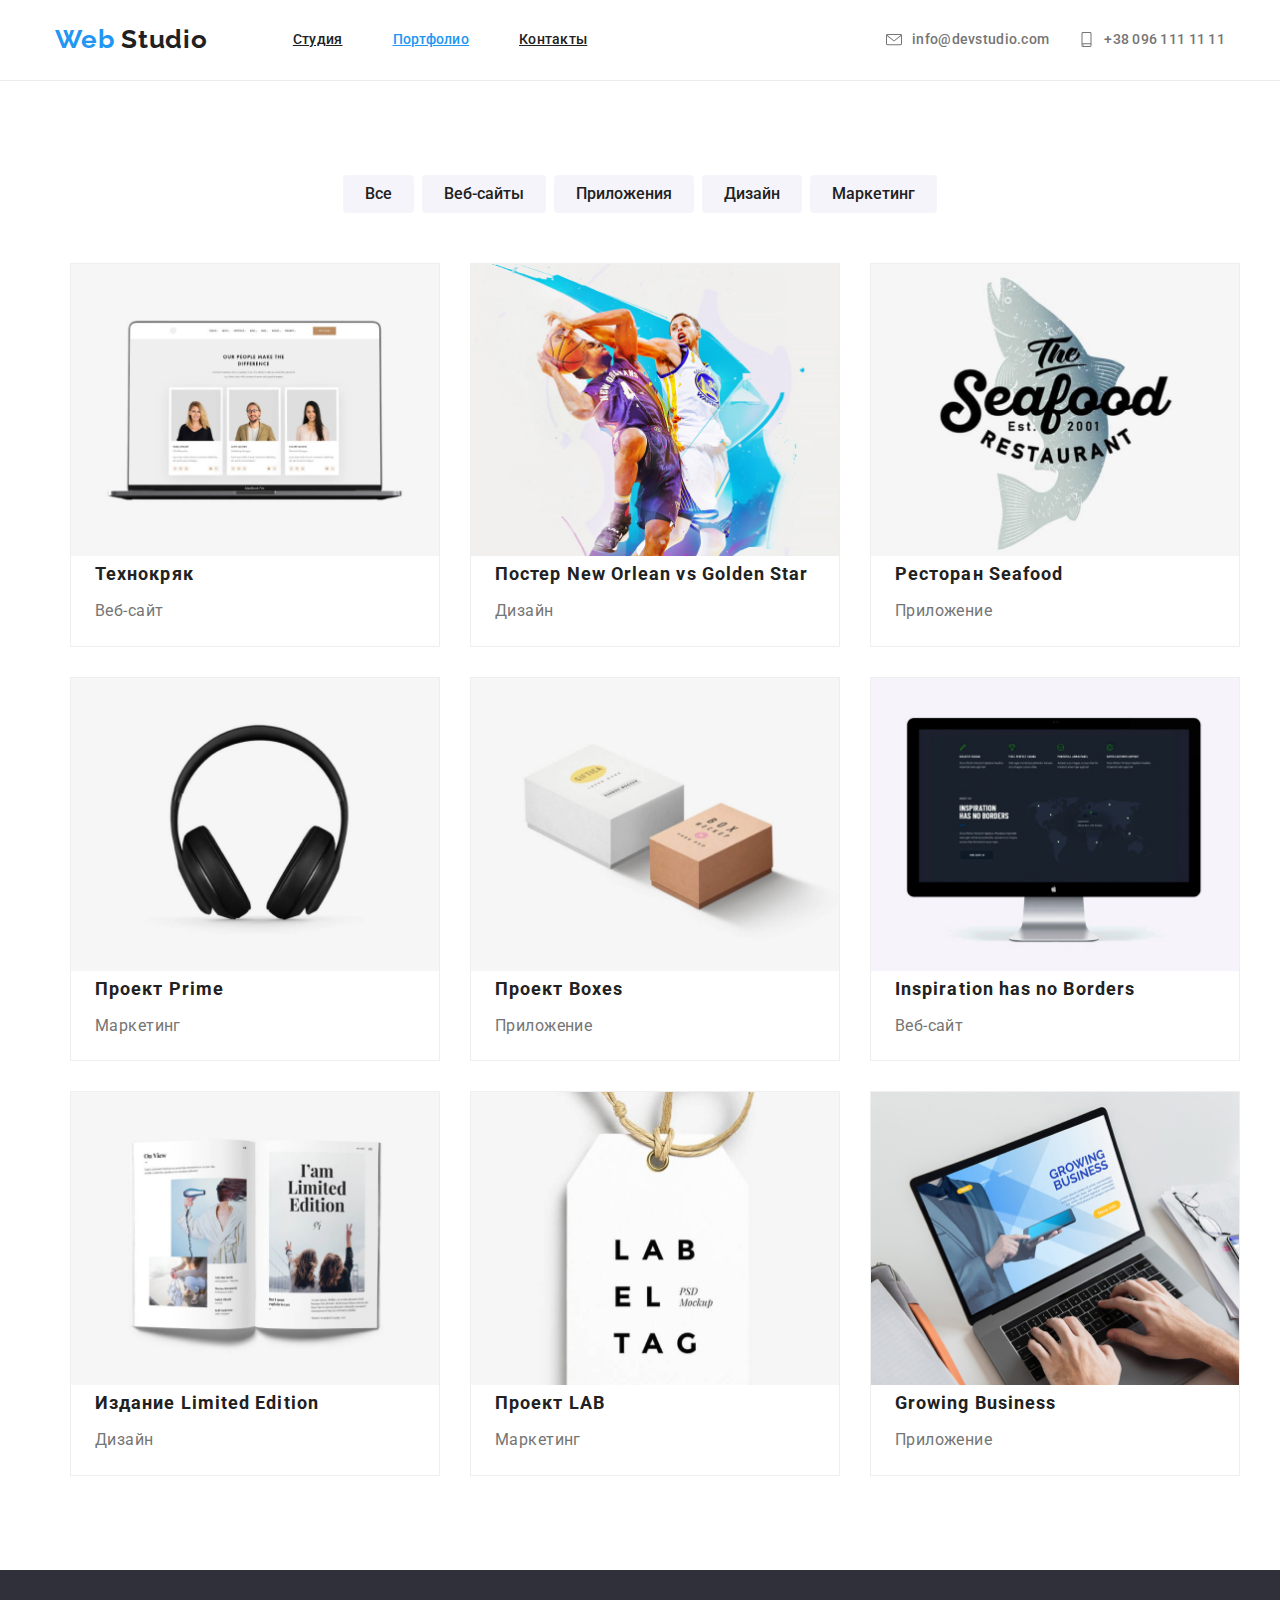
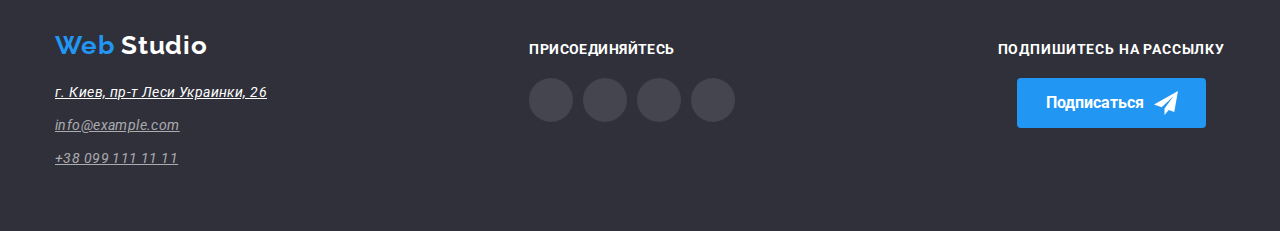
==== commit a289da73: "оформляет логотипы компаний клиентов через inline svg" ====
--- a/portfolio.html
+++ b/portfolio.html
@@ -42,7 +42,7 @@
         <ul class="auth-nav list">
           <li class="auth-nav__item">
             <a class="auth-nav__link" href="mailto:info@devstudio.com">
-              <svg class="auth-nav__link--icon auth-nav__link--mail">
+              <svg class="auth-nav__link--icon" width="16" height="16">
                 <use href="../img/symbol-defs.svg#icon-mail"></use>
               </svg>
 
@@ -51,7 +51,7 @@
           </li>
           <li class="auth-nav__item">
             <a class="auth-nav__link" href="tel:+380961111111">
-              <svg class="auth-nav__link--icon auth-nav__link--phone">
+              <svg class="auth-nav__link--icon" width="15" height="15">
                 <use href="../img/symbol-defs.svg#icon-phone"></use>
               </svg>
               +38 096 111 11 11
--- a/css/style.css
+++ b/css/style.css
@@ -133,11 +133,6 @@
   --color2: var(--primery-text-color);
 }
 
-.auth-nav__link--mail {
-  width: 16px;
-  height: 11.2px;
-}
-
 .auth-nav__link--phone {
   width: 10px;
   height: 14.94px;
@@ -376,7 +371,9 @@
 }
 
 .team-social__link {
-  display: block;
+  display: flex;
+  justify-content: center;
+  align-items: center;
   width: 44px;
   height: 44px;
   border-radius: 50%;
@@ -386,22 +383,12 @@
 
 .team-social__link:hover {
   background-color: var(--accent-text-color);
-}
-
-.team-social__link--instagram {
-  background-image: url('../img/instagram.svg');
-}
-
-.team-social__link--twitter {
-  background-image: url('../img/twitter.svg');
-}
-
-.team-social__link--facebook {
-  background-image: url('../img/facebook.svg');
-}
-
-.team-social__link--linkedin {
-  background-image: url('../img/linkedin.svg');
+  --color1: white;
+}
+
+.team-social__link--icon {
+  width: 20px;
+  height: 20px;
 }
 
 .team__text {
@@ -451,11 +438,16 @@
 .clients__item:hover {
   color: var(--accent-text-color);
   border-color: var(--accent-text-color);
-}
-
-/* .clients__item:last-child {
-  margin-right: 0;
-} */
+  --color1: var(--accent-text-color);
+}
+
+.clients__link {
+  display: flex;
+  justify-content: center;
+  align-items: center;
+  width: 170px;
+  height: 90px;
+}
 
 /* Footer */
 .footer {
@@ -523,21 +515,25 @@
 }
 
 .join__link {
-  display: block;
+  display: flex;
+  align-items: center;
+  justify-content: center;
   width: 44px;
   height: 44px;
   border-radius: 50%;
   background-color: var(--background-social);
   background-repeat: no-repeat;
   background-position: center;
+  --color1: var(--white-color);
 }
 
 .join__link:hover {
   background-color: var(--accent-text-color);
 }
 
-.join__social--instagram {
-  background-image: url('../img/instagram-2.svg');
+.join__social--icon {
+  width: 20px;
+  height: 20px;
 }
 
 .join__social--twitter {
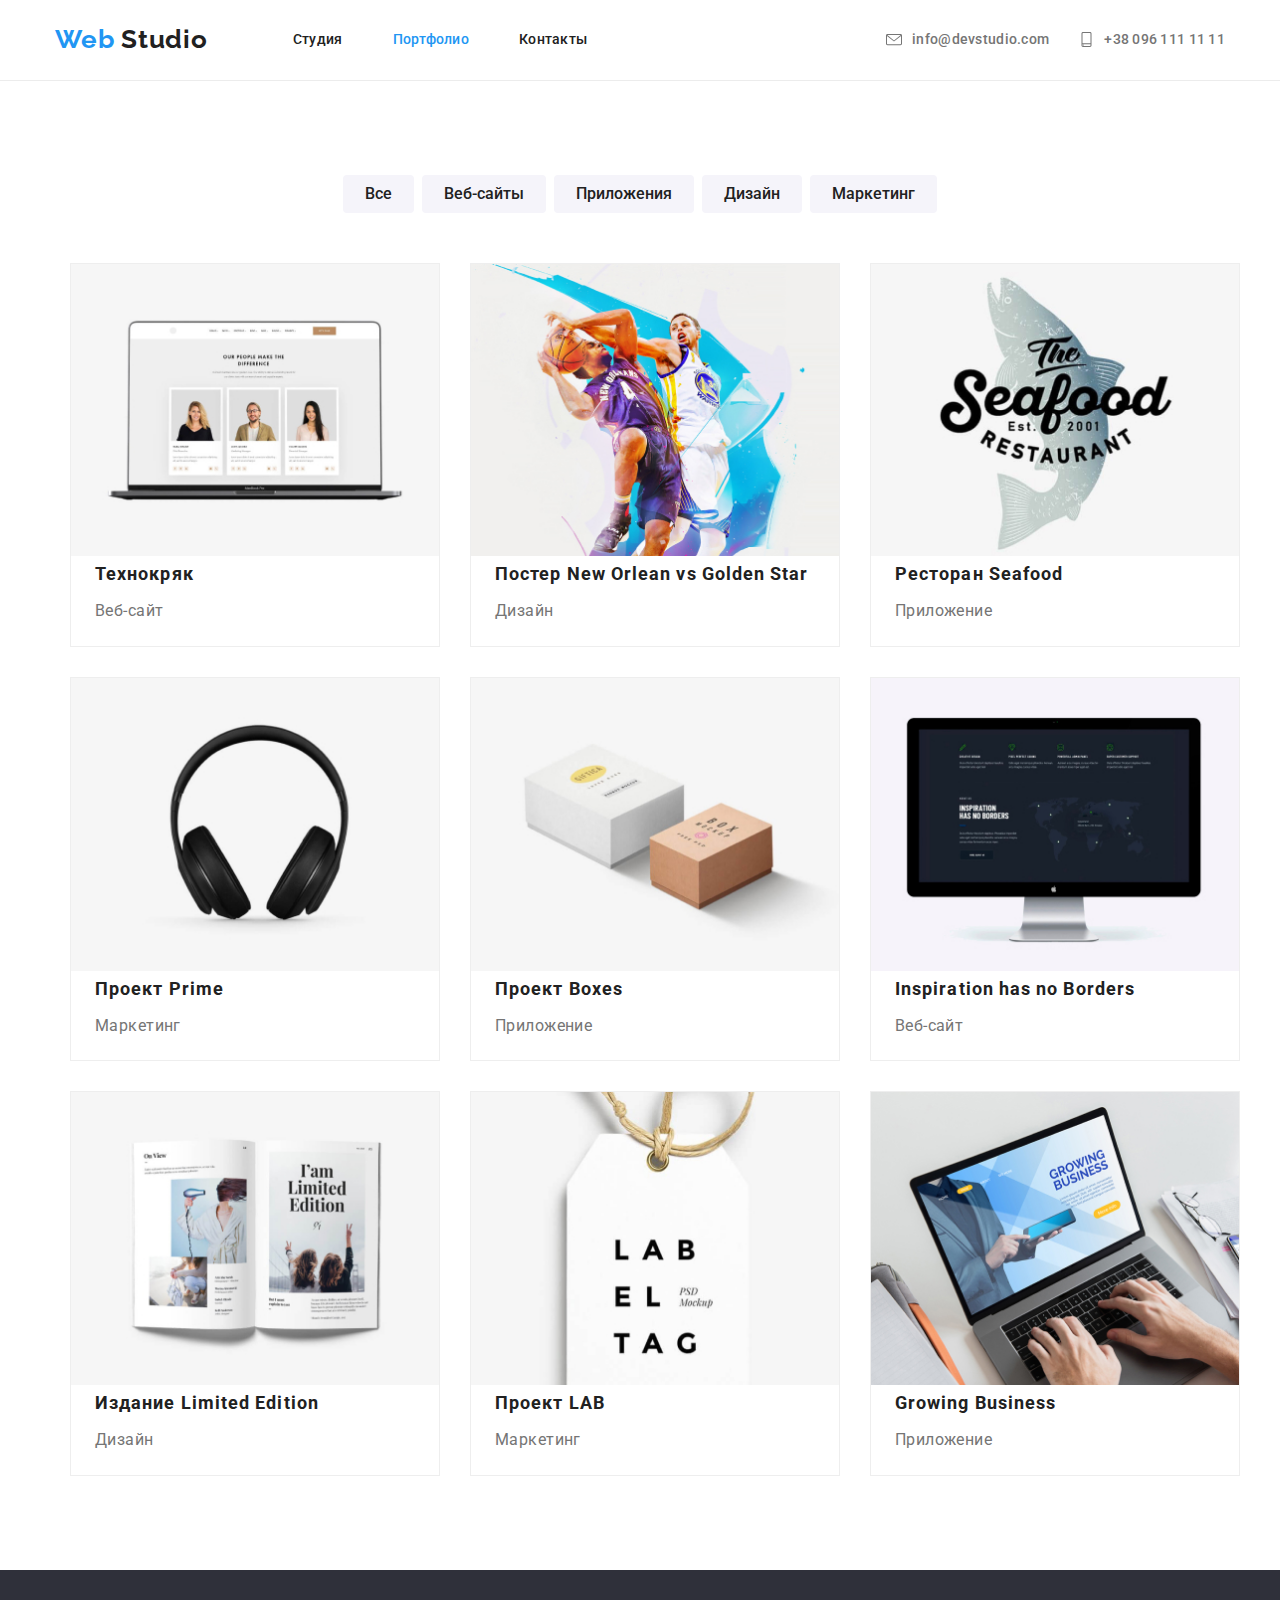
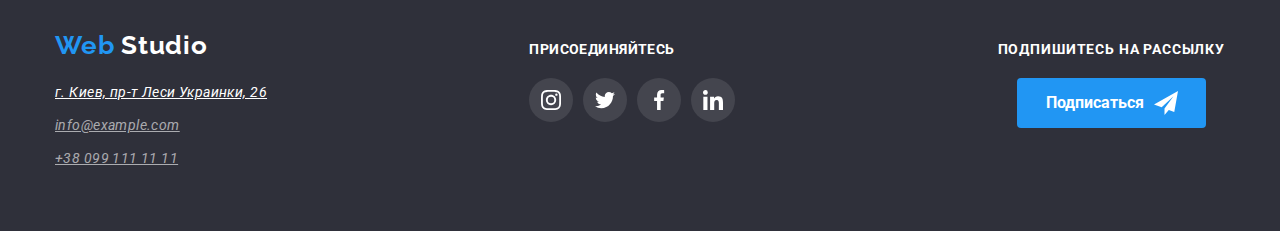
==== commit 58c83609: "обновляет футер portfolio, делает как на index" ====
--- a/portfolio.html
+++ b/portfolio.html
@@ -281,16 +281,32 @@
           <p class="join__title">присоединяйтесь</p>
           <ul class="list join__social">
             <li class="join__item">
-              <a class="join__link join__social--instagram" href=""> </a>
+              <a class="join__link" href="">
+                <svg class="join__social--icon">
+                  <use href="../img/symbol-defs.svg#icon-instagram"></use>
+                </svg>
+              </a>
             </li>
             <li class="join__item">
-              <a class="join__link join__social--twitter" href=""> </a>
+              <a class="join__link" href="">
+                <svg class="join__social--icon">
+                  <use href="../img/symbol-defs.svg#icon-twitter"></use>
+                </svg>
+              </a>
             </li>
             <li class="join__item">
-              <a class="join__link join__social--facebook" href=""> </a>
+              <a class="join__link" href="">
+                <svg class="join__social--icon">
+                  <use href="../img/symbol-defs.svg#icon-facebook"></use>
+                </svg>
+              </a>
             </li>
             <li class="join__item">
-              <a class="join__link join__social--linkedin" href=""> </a>
+              <a class="join__link" href="">
+                <svg class="join__social--icon">
+                  <use href="../img/symbol-defs.svg#icon-linkedin"></use>
+                </svg>
+              </a>
             </li>
           </ul>
         </div>
--- a/css/style.css
+++ b/css/style.css
@@ -106,6 +106,7 @@
   color: var(--title-text-color);
   font-weight: 500;
   letter-spacing: 0.02em;
+  text-decoration: none;
 }
 
 .site-nav__link:hover,
@@ -638,7 +639,6 @@
   width: calc((100% - 60px) / 3);
   margin-right: 30px;
   margin-bottom: 30px;
-  padding-bottom: 20px;
   border: 1px solid #eeeeee;
   box-sizing: border-box;
   text-decoration: none;
@@ -657,6 +657,8 @@
 }
 
 .cards__link {
+  display: block;
+  padding-bottom: 20px;
   text-decoration: none;
 }
 
